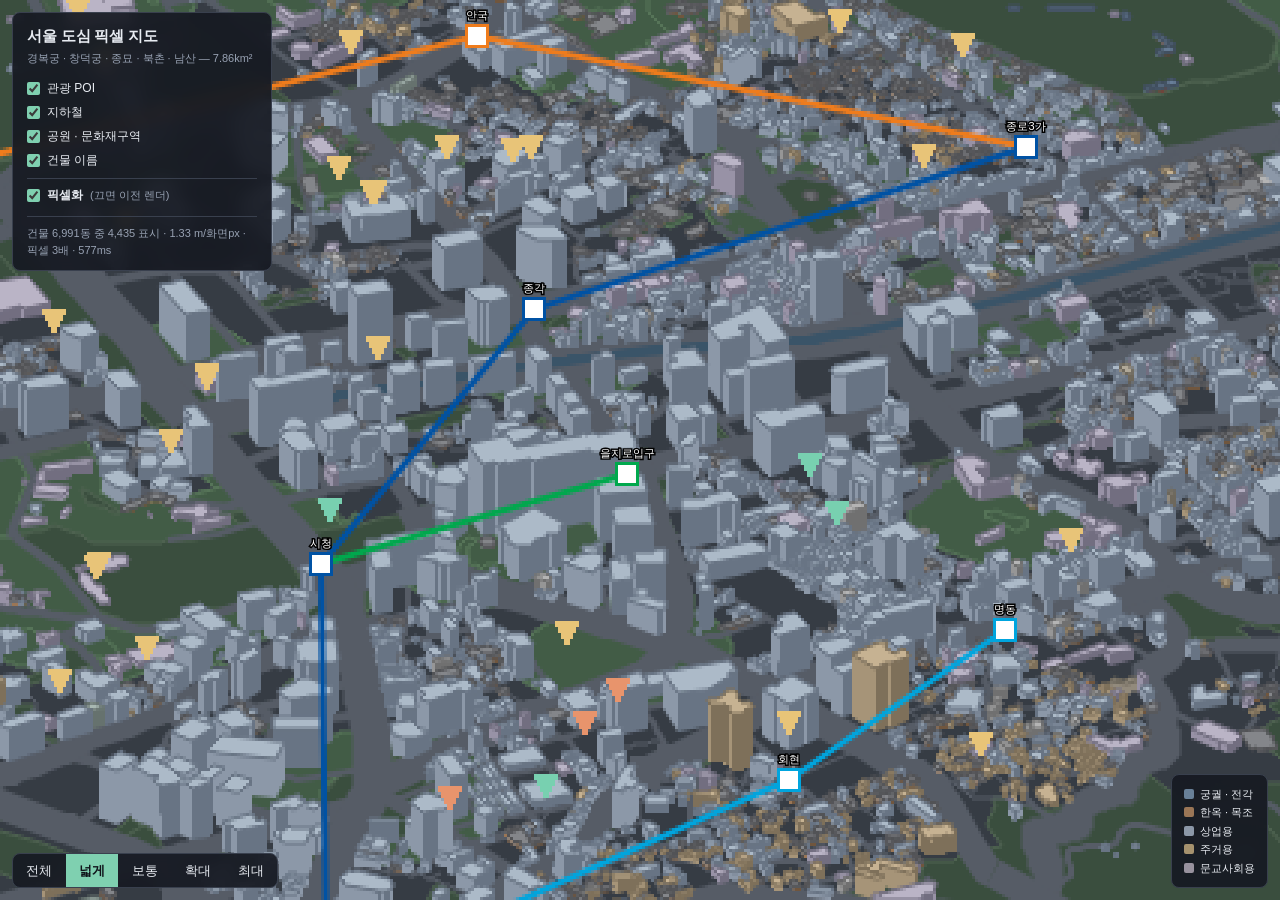
==== prototype1/web/index.html @ 84f6b4c7 "refactor: prototype1로 구조 이원화 및 픽셀화 ON/OFF 토글 추가 접근을 둘로 나눠 진행하기로 해서 작업물을 prototype1/ 아래로 옮겼다. README." ====
<!doctype html>
<html lang="ko">
<head>
<meta charset="utf-8">
<meta name="viewport" content="width=device-width, initial-scale=1, user-scalable=no">
<title>pixel_city — 서울 도심 픽셀 지도</title>
<style>
  :root {
    --bg: #1a1e26; --panel: rgba(22,26,34,.92); --line: #39404e;
    --fg: #e8ecf2; --dim: #98a2b3; --accent: #7fd0b0;
  }
  * { box-sizing: border-box; }
  html, body { margin: 0; height: 100%; overflow: hidden;
    background: var(--bg); color: var(--fg);
    font: 13px/1.5 "Pretendard", -apple-system, BlinkMacSystemFont, "Apple SD Gothic Neo", sans-serif; }
  #map { display: block; width: 100vw; height: 100vh; cursor: grab; touch-action: none; }
  #map.drag { cursor: grabbing; }

  .panel { position: fixed; background: var(--panel); border: 1px solid var(--line);
    border-radius: 8px; backdrop-filter: blur(8px); }

  #hud { top: 12px; left: 12px; padding: 12px 14px; max-width: 260px; }
  #hud h1 { margin: 0 0 2px; font-size: 15px; letter-spacing: -.01em; }
  #hud .sub { color: var(--dim); font-size: 11px; margin-bottom: 10px; }
  #hud label { display: flex; align-items: center; gap: 7px; padding: 3px 0;
    font-size: 12px; cursor: pointer; }
  #hud input { accent-color: var(--accent); margin: 0; }
  #stat { color: var(--dim); font-size: 11px; margin-top: 9px;
    border-top: 1px solid var(--line); padding-top: 8px; }

  #zoom { bottom: 12px; left: 12px; display: flex; gap: 1px; overflow: hidden; }
  #zoom button { background: transparent; border: 0; color: var(--fg); font: inherit;
    padding: 7px 13px; cursor: pointer; }
  #zoom button:hover { background: rgba(255,255,255,.07); }
  #zoom button[aria-pressed="true"] { background: var(--accent); color: #10141a; font-weight: 600; }

  #info { top: 12px; right: 12px; padding: 12px 14px; max-width: 270px; display: none; }
  #info.on { display: block; }
  #info h2 { margin: 0 0 6px; font-size: 14px; }
  #info dl { margin: 0; display: grid; grid-template-columns: auto 1fr; gap: 3px 10px; font-size: 12px; }
  #info dt { color: var(--dim); }
  #info dd { margin: 0; word-break: break-all; }
  #info a { color: var(--accent); }
  #info .close { position: absolute; top: 8px; right: 10px; cursor: pointer;
    color: var(--dim); border: 0; background: 0; font-size: 15px; line-height: 1; }

  #legend { bottom: 12px; right: 12px; padding: 10px 12px; font-size: 11px; }
  #legend div { display: flex; align-items: center; gap: 6px; padding: 1px 0; }
  #legend i { width: 10px; height: 10px; border-radius: 2px; display: inline-block; }

  #load { position: fixed; inset: 0; display: grid; place-content: center;
    background: var(--bg); color: var(--dim); z-index: 9; }
</style>
</head>
<body>
<canvas id="map"></canvas>

<div id="hud" class="panel">
  <h1>서울 도심 픽셀 지도</h1>
  <div class="sub">경복궁 · 창덕궁 · 종묘 · 북촌 · 남산 — 7.86km²</div>
  <label><input type="checkbox" id="ly-poi" checked> 관광 POI</label>
  <label><input type="checkbox" id="ly-subway" checked> 지하철</label>
  <label><input type="checkbox" id="ly-green" checked> 공원 · 문화재구역</label>
  <label><input type="checkbox" id="ly-label" checked> 건물 이름</label>
  <label style="margin-top:6px;padding-top:7px;border-top:1px solid var(--line)">
    <input type="checkbox" id="ly-pixelate" checked> <b>픽셀화</b>
    <span style="color:var(--dim);font-size:11px">(끄면 이전 렌더)</span></label>
  <div id="stat"></div>
</div>

<div id="zoom" class="panel"></div>

<div id="info" class="panel">
  <button class="close" title="닫기">✕</button>
  <h2></h2>
  <dl></dl>
</div>

<div id="legend" class="panel">
  <div><i style="background:#688098"></i> 궁궐 · 전각</div>
  <div><i style="background:#9a7656"></i> 한옥 · 목조</div>
  <div><i style="background:#8c98a8"></i> 상업용</div>
  <div><i style="background:#a6926e"></i> 주거용</div>
  <div><i style="background:#98929e"></i> 문교사회용</div>
</div>

<div id="load">데이터 불러오는 중…</div>

<script src="app.js"></script>
</body>
</html>
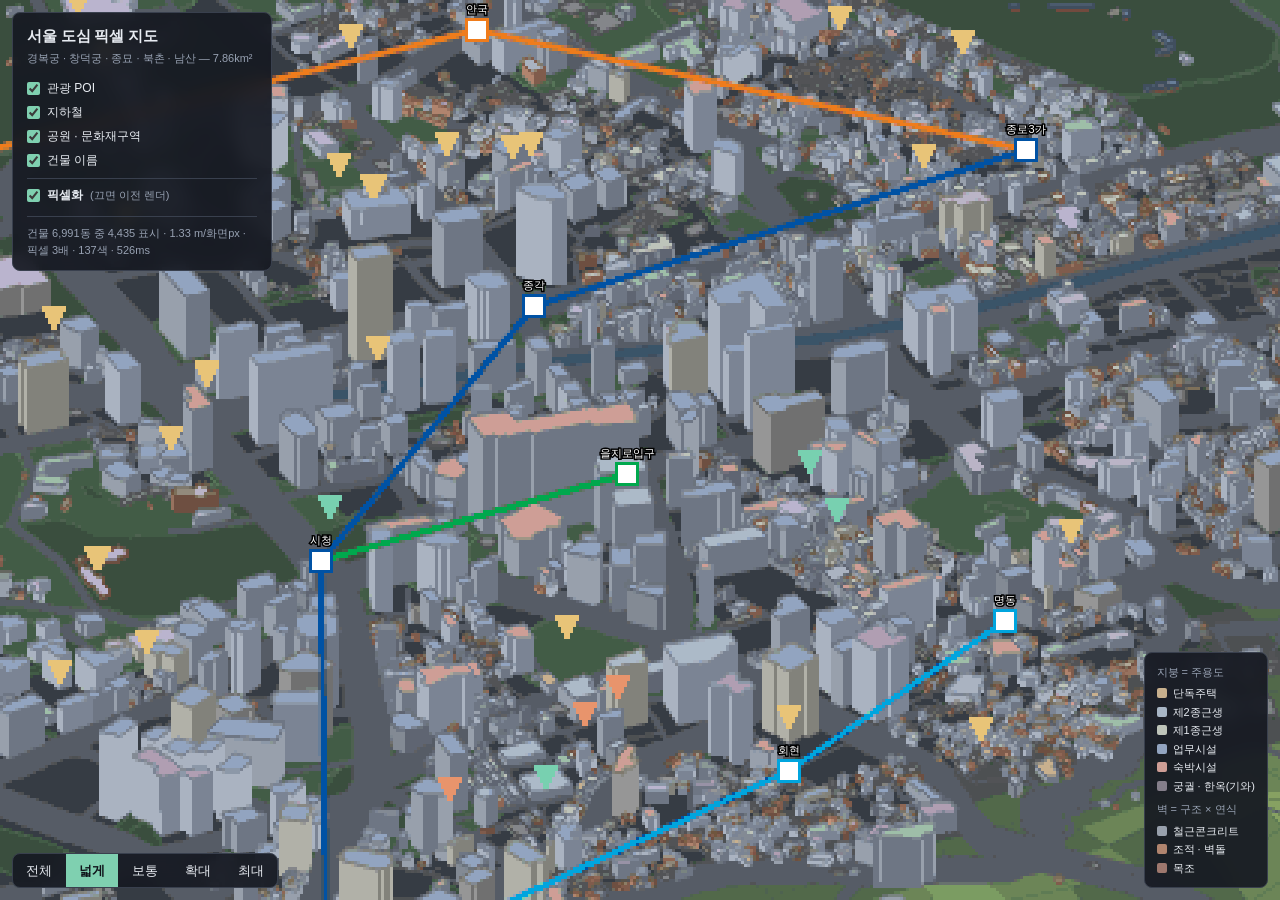
==== commit 4447a42b: "feat(prototype1): 지형과 건물 표현 고도화" ====
--- a/prototype1/web/index.html
+++ b/prototype1/web/index.html
@@ -77,11 +77,17 @@
 </div>
 
 <div id="legend" class="panel">
-  <div><i style="background:#688098"></i> 궁궐 · 전각</div>
-  <div><i style="background:#9a7656"></i> 한옥 · 목조</div>
-  <div><i style="background:#8c98a8"></i> 상업용</div>
-  <div><i style="background:#a6926e"></i> 주거용</div>
-  <div><i style="background:#98929e"></i> 문교사회용</div>
+  <div style="color:var(--dim);margin-bottom:3px">지붕 = 주용도</div>
+  <div><i style="background:#c8b08e"></i> 단독주택</div>
+  <div><i style="background:#a8b6c6"></i> 제2종근생</div>
+  <div><i style="background:#bec4ba"></i> 제1종근생</div>
+  <div><i style="background:#92a4c0"></i> 업무시설</div>
+  <div><i style="background:#ce9e96"></i> 숙박시설</div>
+  <div><i style="background:#847e8a"></i> 궁궐 · 한옥(기와)</div>
+  <div style="color:var(--dim);margin:5px 0 3px">벽 = 구조 × 연식</div>
+  <div><i style="background:#98a0ac"></i> 철근콘크리트</div>
+  <div><i style="background:#b0846e"></i> 조적 · 벽돌</div>
+  <div><i style="background:#9e786e"></i> 목조</div>
 </div>
 
 <div id="load">데이터 불러오는 중…</div>
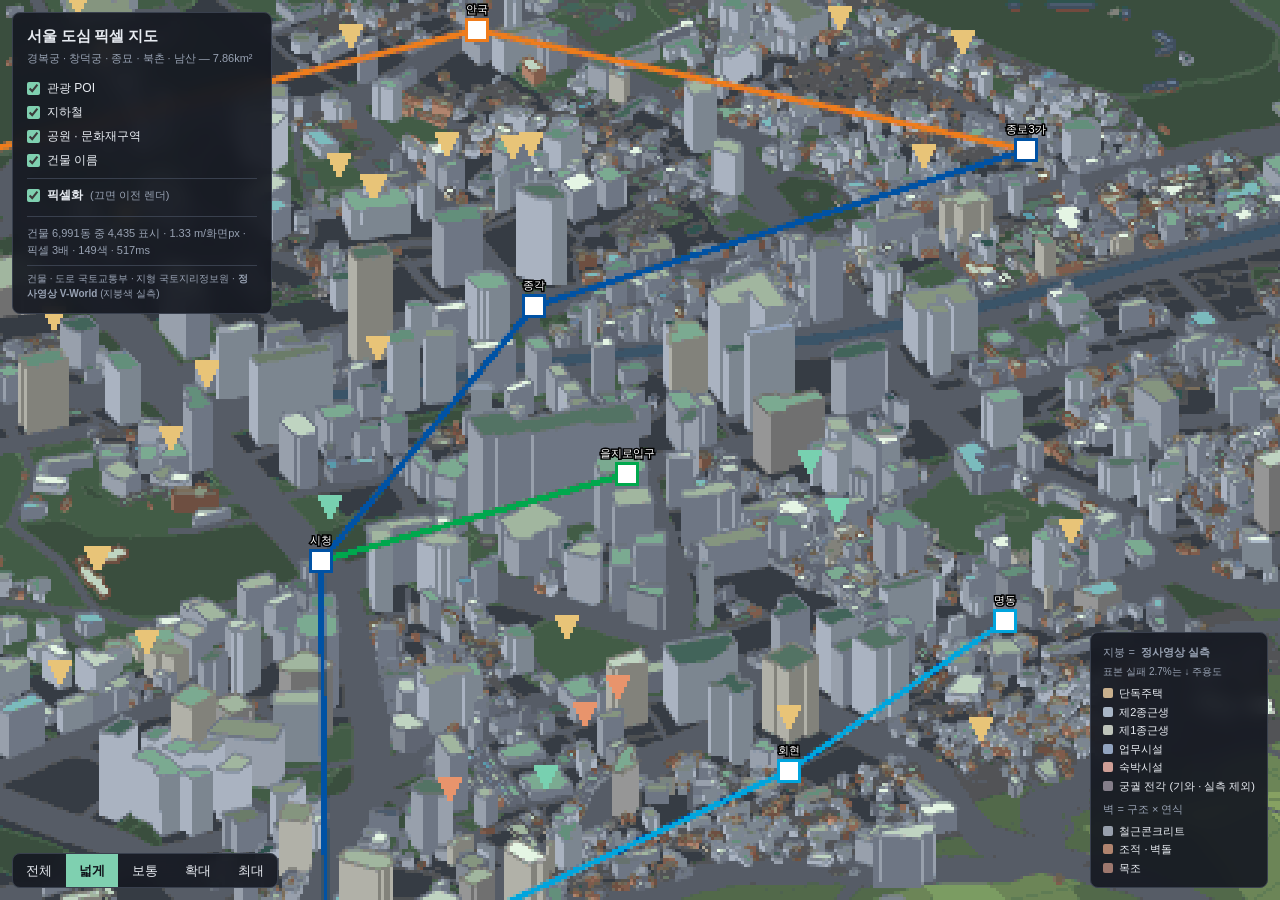
==== commit 701ccada: "feat(prototype1): 건물 파사드와 정사영상 실측 지붕색 Isopolis와 대조 측정해보니 차이는 파사드가 아니라 색이었다. 창문 격자는 이미 동등했고, 화면 평균 채도" ====
--- a/prototype1/web/index.html
+++ b/prototype1/web/index.html
@@ -44,6 +44,8 @@
   #info .close { position: absolute; top: 8px; right: 10px; cursor: pointer;
     color: var(--dim); border: 0; background: 0; font-size: 15px; line-height: 1; }
 
+  #src { margin-top: 7px; padding-top: 6px; border-top: 1px solid var(--line);
+         color: var(--dim); font-size: 10px; line-height: 1.45; }
   #legend { bottom: 12px; right: 12px; padding: 10px 12px; font-size: 11px; }
   #legend div { display: flex; align-items: center; gap: 6px; padding: 1px 0; }
   #legend i { width: 10px; height: 10px; border-radius: 2px; display: inline-block; }
@@ -66,6 +68,10 @@
     <input type="checkbox" id="ly-pixelate" checked> <b>픽셀화</b>
     <span style="color:var(--dim);font-size:11px">(끄면 이전 렌더)</span></label>
   <div id="stat"></div>
+  <!-- 출처 표기 — 건물/도로/지형은 물론 지붕색까지 공공 데이터에서 나온다.
+       지붕색은 V-World 정사영상에서 실측한 파생물이라 명기가 필요하다. -->
+  <div id="src">건물 · 도로 국토교통부 · 지형 국토지리정보원 ·
+    <b>정사영상 V-World</b> (지붕색 실측)</div>
 </div>
 
 <div id="zoom" class="panel"></div>
@@ -77,13 +83,16 @@
 </div>
 
 <div id="legend" class="panel">
-  <div style="color:var(--dim);margin-bottom:3px">지붕 = 주용도</div>
+  <!-- ⚠️ 지붕색은 이제 정사영상 실측이다. 아래 주용도 색은 표본 실패(2.7%)에만 쓰인다 —
+       "지붕 = 주용도"로 두면 범례가 화면과 어긋난다. -->
+  <div style="color:var(--dim);margin-bottom:2px">지붕 = <b>정사영상 실측</b></div>
+  <div style="color:var(--dim);font-size:10px;margin-bottom:4px">표본 실패 2.7%는 ↓ 주용도</div>
   <div><i style="background:#c8b08e"></i> 단독주택</div>
   <div><i style="background:#a8b6c6"></i> 제2종근생</div>
   <div><i style="background:#bec4ba"></i> 제1종근생</div>
   <div><i style="background:#92a4c0"></i> 업무시설</div>
   <div><i style="background:#ce9e96"></i> 숙박시설</div>
-  <div><i style="background:#847e8a"></i> 궁궐 · 한옥(기와)</div>
+  <div><i style="background:#847e8a"></i> 궁궐 전각 (기와 · 실측 제외)</div>
   <div style="color:var(--dim);margin:5px 0 3px">벽 = 구조 × 연식</div>
   <div><i style="background:#98a0ac"></i> 철근콘크리트</div>
   <div><i style="background:#b0846e"></i> 조적 · 벽돌</div>
